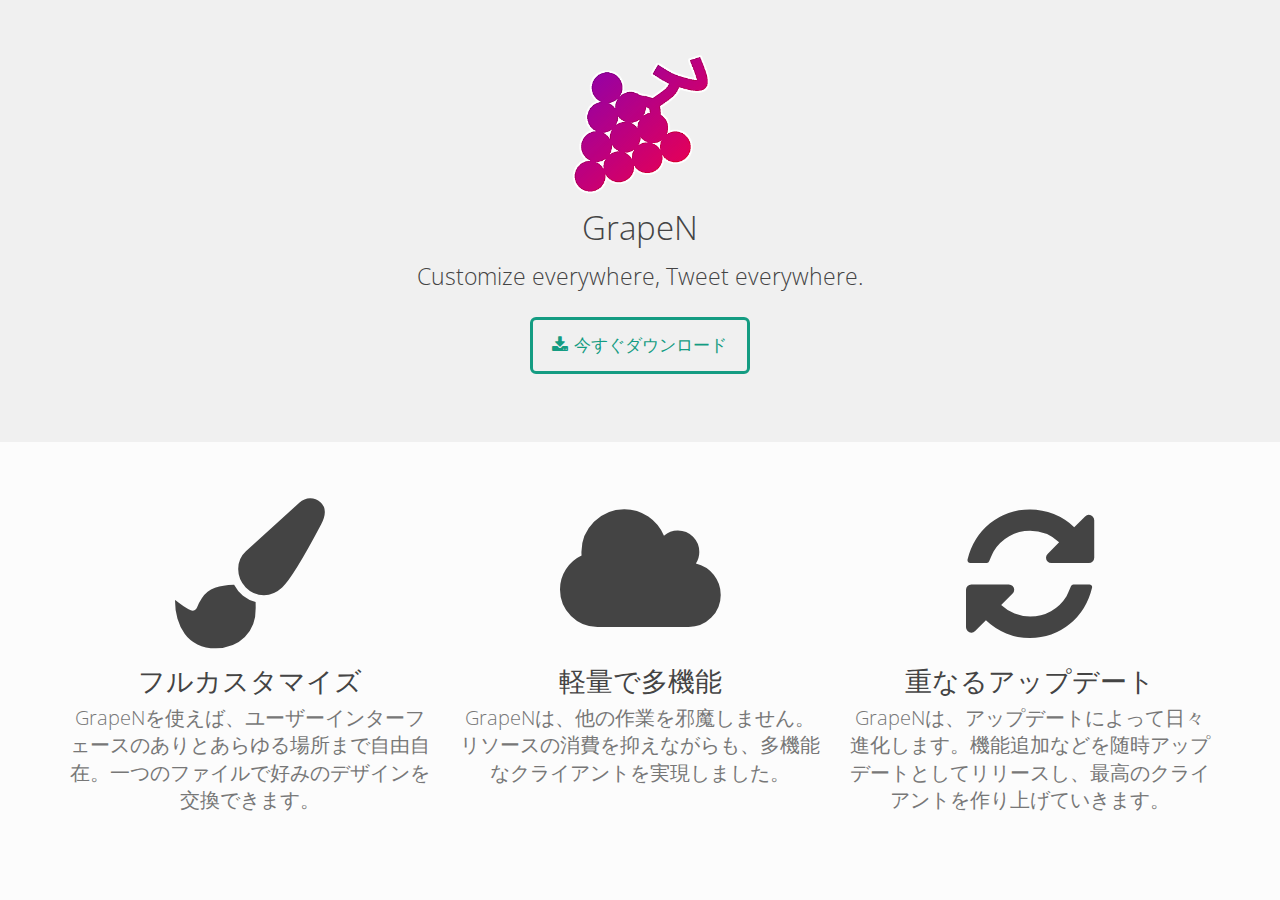
==== grapen/index.html @ f00792d4 "Initial commit" ====
<html>
  <head>
    <meta charset="utf-8">
    <meta http-equiv="X-UA-Compatible" content="IE=edge">
    <meta name="viewport" content="width=device-width, initial-scale=1">
    <title>GrapeN - Customize everywhere, Tweet everywhere.</title>
    <link href="css/bootstrap.min.css" rel="stylesheet">
    <link href="css/font-awesome.min.css" rel="stylesheet">
    <link href="css/grapen.css" rel="stylesheet">
    <!--[if lt IE 9]>
    <script src="https://oss.maxcdn.com/html5shiv/3.7.3/html5shiv.min.js"></script>
    <script src="https://oss.maxcdn.com/respond/1.4.2/respond.min.js"></script>
    <![endif]-->
  </head>
  <body>
    <div id="intro" align="center" style="padding:50px 20px;background-color:#f0f0f0">
      <img src="img/logo.png" Width=150>
      <h1 style="margin-top:10px">GrapeN</h1>
      <h3>Customize everywhere, Tweet everywhere.</h3>
      <br>
      <a href="//dl.sikeserver.com/pub/GrapeN/latest" target="_blank"
         class="btn btn-success btn-lg btn-success-border">
         <i class="fa fa-download fa-fw"></i> 今すぐダウンロード&nbsp;
      </a>
      <br><br>
    </div>
    <div class="container">
      <br><br>
      <div class="row">
        <div class="col-md-4" align="center">
          <h1 style="font-size:150px"><i class="fa fa-paint-brush"></i></h1>
          <h2>フルカスタマイズ</h2>
          <p class="lead">GrapeNを使えば、ユーザーインターフェースのありとあらゆる場所まで自由自在。一つのファイルで好みのデザインを交換できます。</p>
        </div>
        <div class="col-md-4" align="center">
          <h1 style="font-size:150px"><i class="fa fa-cloud"></i></h1>
          <h2>軽量で多機能</h2>
          <p class="lead">GrapeNは、他の作業を邪魔しません。リソースの消費を抑えながらも、多機能なクライアントを実現しました。</p>
        </div>
        <div class="col-md-4" align="center">
          <h1 style="font-size:150px"><i class="fa fa-refresh"></i></h1>
          <h2>重なるアップデート</h2>
          <p class="lead">GrapeNは、アップデートによって日々進化します。機能追加などを随時アップデートとしてリリースし、最高のクライアントを作り上げていきます。</p>
        </div>
      </div>
    </div>
  
    <script src="//ajax.googleapis.com/ajax/libs/jquery/1.12.4/jquery.min.js"></script>
    <script src="js/bootstrap.min.js"></script>
  </body>
</html>
---- grapen/css/grapen.css ----
.btn-success-border {
  -webkit-transition: color 0.5s ease-out;
     -moz-transition: color 0.5s ease-out;
      -ms-transition: color 0.5s ease-out;
  border: #149c82 3px solid;
  background: none;
  color: #149c82;
}
.btn-success-border:hover {
  -webkit-transition: color 0.5s ease-out;
     -moz-transition: color 0.5s ease-out;
      -ms-transition: color 0.5s ease-out;
  border: #149c82 3px solid;
  background: #149c82;
  color: #FFF;
}
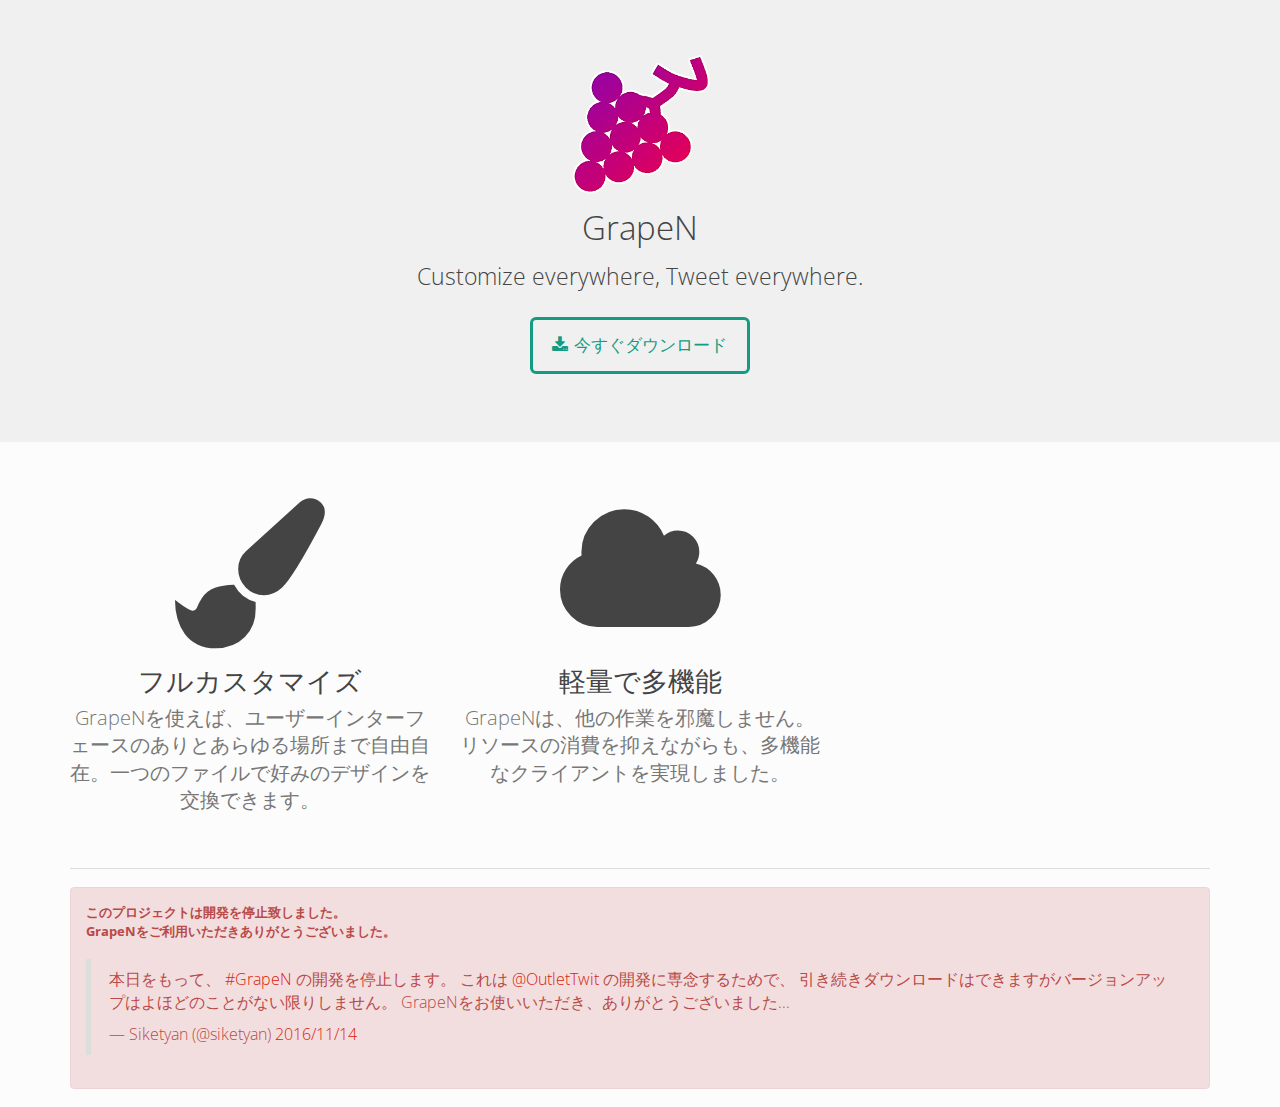
==== commit 634c2048: "GrapeN開発停止の表記を追加" ====
--- a/grapen/index.html
+++ b/grapen/index.html
@@ -26,7 +26,7 @@
     </div>
     <div class="container">
       <br><br>
-      <div class="row">
+      <div class="row" align="center">
         <div class="col-md-4" align="center">
           <h1 style="font-size:150px"><i class="fa fa-paint-brush"></i></h1>
           <h2>フルカスタマイズ</h2>
@@ -37,11 +37,25 @@
           <h2>軽量で多機能</h2>
           <p class="lead">GrapeNは、他の作業を邪魔しません。リソースの消費を抑えながらも、多機能なクライアントを実現しました。</p>
         </div>
-        <div class="col-md-4" align="center">
-          <h1 style="font-size:150px"><i class="fa fa-refresh"></i></h1>
-          <h2>重なるアップデート</h2>
-          <p class="lead">GrapeNは、アップデートによって日々進化します。機能追加などを随時アップデートとしてリリースし、最高のクライアントを作り上げていきます。</p>
-        </div>
+      </div>
+      <br><hr>
+      <div class="alert alert-danger">
+        <b>
+          このプロジェクトは開発を停止致しました。<br>
+          GrapeNをご利用いただきありがとうございました。<br>
+        </b>
+        <br>
+        <blockquote class="twitter-tweet">
+          <p lang="ja" dir="ltr">
+            本日をもって、 <a href="https://twitter.com/hashtag/GrapeN?src=hash">#GrapeN</a> の開発を停止します。
+            これは <a href="https://twitter.com/OutletTwit">@OutletTwit</a> の開発に専念するためで、
+            引き続きダウンロードはできますがバージョンアップはよほどのことがない限りしません。
+            GrapeNをお使いいただき、ありがとうございました...
+          </p>
+          &mdash; Siketyan (@siketyan)
+          <a href="https://twitter.com/siketyan/status/798078872109518848">2016/11/14</a>
+        </blockquote>
+        <script async src="//platform.twitter.com/widgets.js" charset="utf-8"></script>
       </div>
     </div>
   
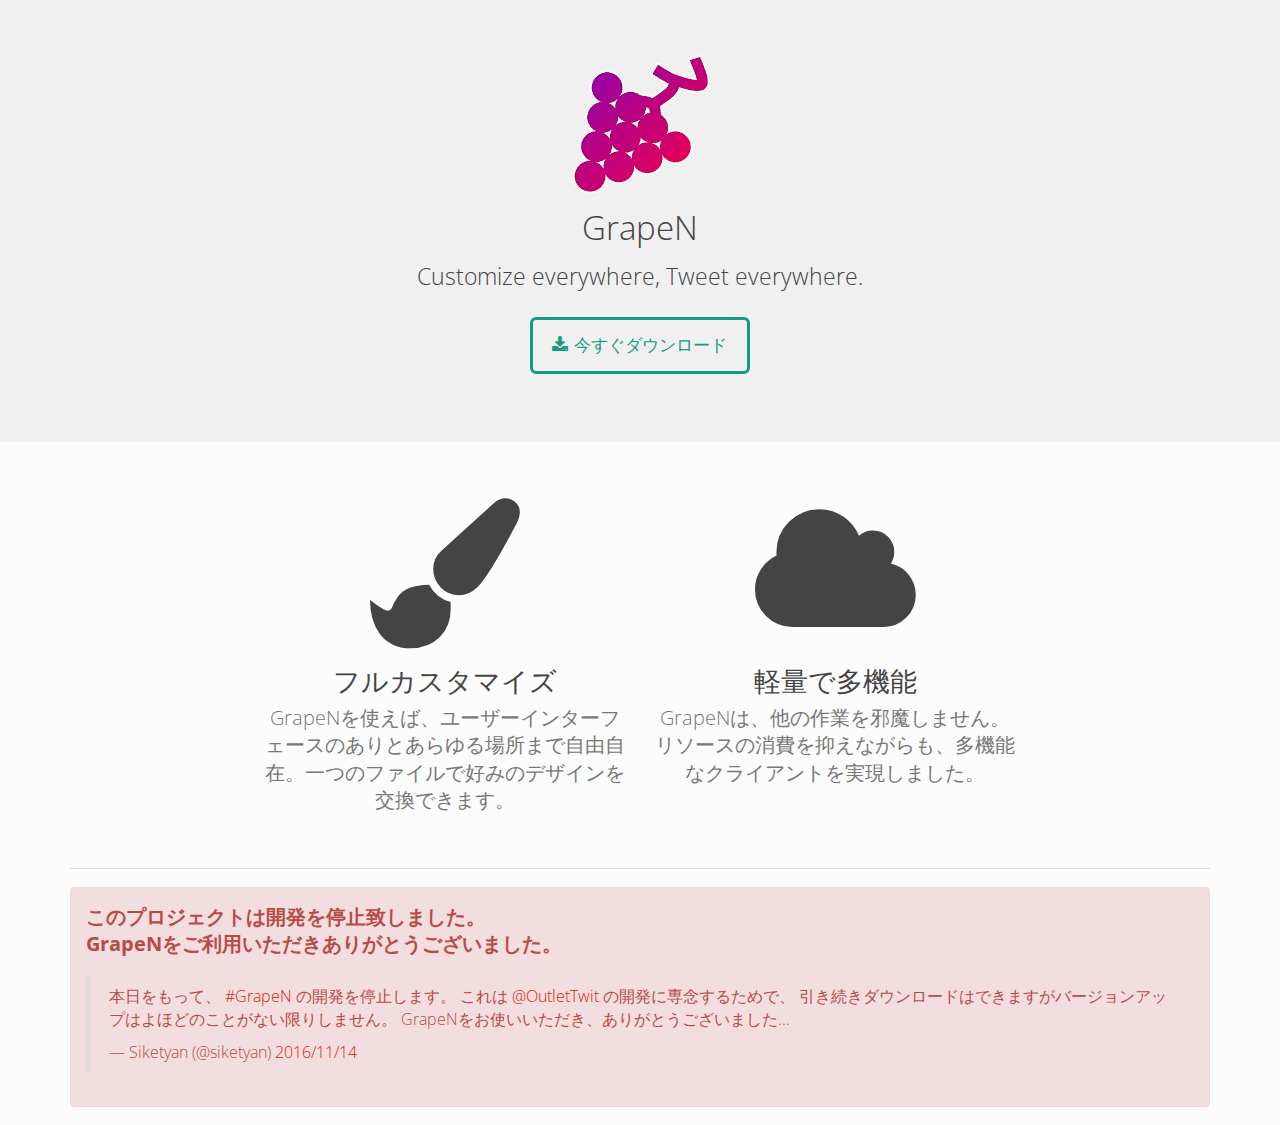
==== commit 9ada2a38: "カラムを修正; 開発停止表記の文字サイズを調整" ====
--- a/grapen/index.html
+++ b/grapen/index.html
@@ -26,8 +26,8 @@
     </div>
     <div class="container">
       <br><br>
-      <div class="row" align="center">
-        <div class="col-md-4" align="center">
+      <div class="row">
+        <div class="col-md-4 col-md-offset-2" align="center">
           <h1 style="font-size:150px"><i class="fa fa-paint-brush"></i></h1>
           <h2>フルカスタマイズ</h2>
           <p class="lead">GrapeNを使えば、ユーザーインターフェースのありとあらゆる場所まで自由自在。一つのファイルで好みのデザインを交換できます。</p>
@@ -40,10 +40,12 @@
       </div>
       <br><hr>
       <div class="alert alert-danger">
-        <b>
-          このプロジェクトは開発を停止致しました。<br>
-          GrapeNをご利用いただきありがとうございました。<br>
-        </b>
+        <p class="lead">
+          <b>
+            このプロジェクトは開発を停止致しました。<br>
+            GrapeNをご利用いただきありがとうございました。<br>
+          </b>
+        </p>
         <br>
         <blockquote class="twitter-tweet">
           <p lang="ja" dir="ltr">
